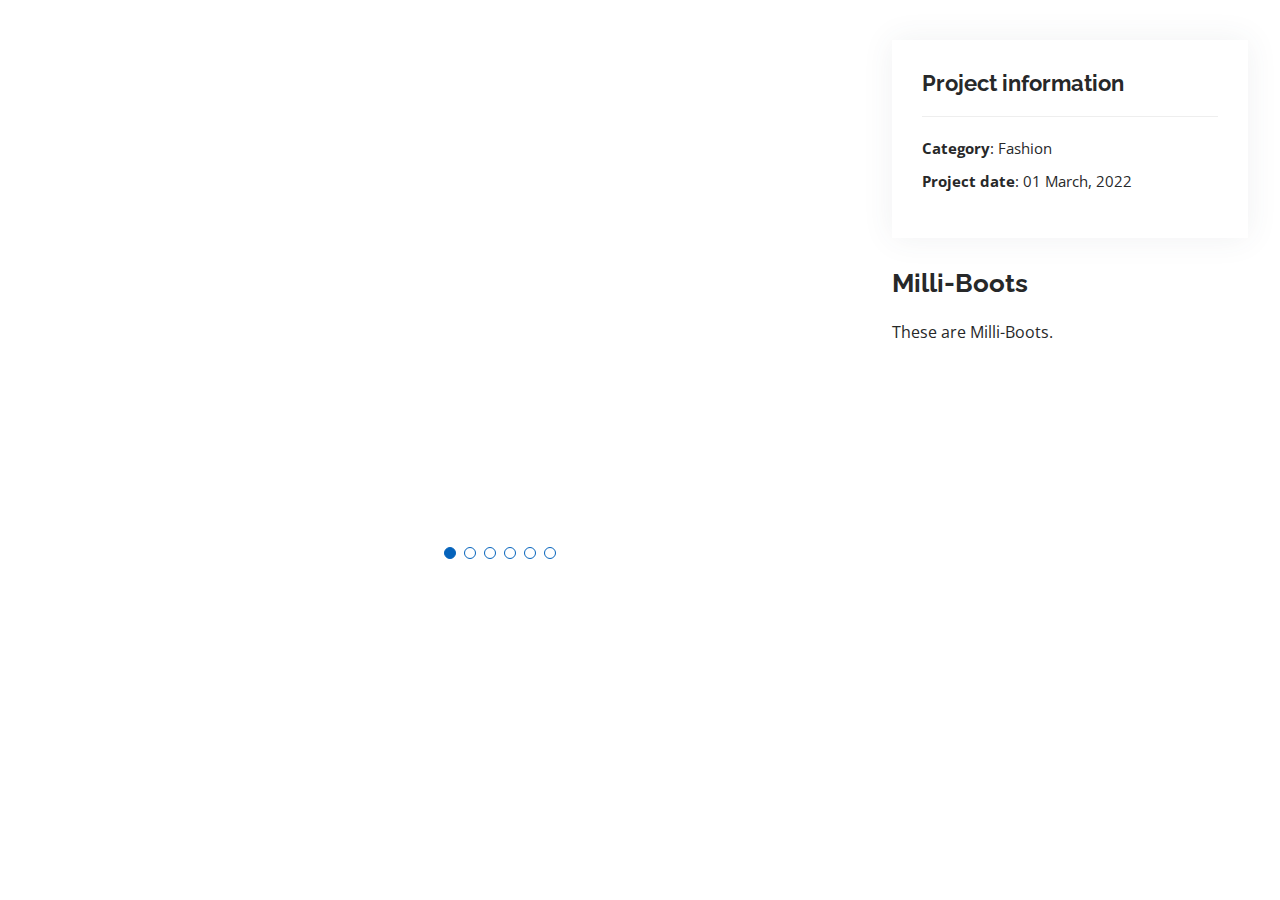
==== milli-portfolio.html @ c950cb9e "Update milli-portfolio.html" ====
<!DOCTYPE html>
<html lang="en">

<head>
  <meta charset="utf-8">
  <meta content="width=device-width, initial-scale=1.0" name="viewport">

  <title>Portfolio Details - Personal Bootstrap Template</title>
  <meta content="" name="description">
  <meta content="" name="keywords">

  <!-- Favicons -->
  <link href="assets/img/favicon.png" rel="icon">
  <link href="assets/img/apple-touch-icon.png" rel="apple-touch-icon">

  <!-- Google Fonts -->
  <link href="https://fonts.googleapis.com/css?family=Open+Sans:300,300i,400,400i,600,600i,700,700i|Raleway:300,300i,400,400i,500,500i,600,600i,700,700i|Poppins:300,300i,400,400i,500,500i,600,600i,700,700i" rel="stylesheet">

  <!-- Vendor CSS Files -->
  <link href="assets/vendor/aos/aos.css" rel="stylesheet">
  <link href="assets/vendor/bootstrap/css/bootstrap.min.css" rel="stylesheet">
  <link href="assets/vendor/bootstrap-icons/bootstrap-icons.css" rel="stylesheet">
  <link href="assets/vendor/boxicons/css/boxicons.min.css" rel="stylesheet">
  <link href="assets/vendor/glightbox/css/glightbox.min.css" rel="stylesheet">
  <link href="assets/vendor/swiper/swiper-bundle.min.css" rel="stylesheet">

  <!-- Template Main CSS File -->
  <link href="assets/css/style.css" rel="stylesheet">

  <!-- =======================================================
  * Template Name: MyResume - v4.7.0
  * Template URL: https://bootstrapmade.com/free-html-bootstrap-template-my-resume/
  * Author: BootstrapMade.com
  * License: https://bootstrapmade.com/license/
  ======================================================== -->
</head>

<body>

  <main id="main">

    <!-- ======= Portfolio Details Section ======= -->
    <section id="portfolio-details" class="portfolio-details">
      <div class="container">

        <div class="row gy-4">

          <div class="col-lg-8">
            <div class="portfolio-details-slider swiper">
              <div class="swiper-wrapper align-items-center">

                <div class="swiper-slide">
                  <img src="stellar_boots_kh.png" alt="">
                </div>

                <div class="swiper-slide">
                  <img src="icu_boots.png" alt="">
                </div>
                
                <div class="swiper-slide">
                  <img src="yella_7_milli.png" alt="">
                </div>
                
                <div class="swiper-slide">
                  <img src="fishy_boots.jpg" alt="">
                </div>
                
                <div class="swiper-slide">
                  <img src="colorful_millitary_booty.jpg" alt="">
                </div>
                
                <div class="swiper-slide">
                  <img src="green_orange-boots.jpg" alt="">
                </div>


             
          
        

              </div>
              <div class="swiper-pagination"></div>
            </div>
          </div>

          <div class="col-lg-4">
            <div class="portfolio-info">
              <h3>Project information</h3>
              <ul>
                <li><strong>Category</strong>: Fashion</li>
                <li><strong>Project date</strong>: 01 March, 2022</li>
              </ul>
            </div>
            <div class="portfolio-description">
              <h2>Milli-Boots</h2>
              <p>
                These are Milli-Boots. 
              </p>
            </div>
          </div>

        </div>

      </div>
    </section><!-- End Portfolio Details Section -->

  </main><!-- End #main -->

  <div id="preloader"></div>
  <a href="#" class="back-to-top d-flex align-items-center justify-content-center"><i class="bi bi-arrow-up-short"></i></a>

  <!-- Vendor JS Files -->
  <script src="assets/vendor/purecounter/purecounter.js"></script>
  <script src="assets/vendor/aos/aos.js"></script>
  <script src="assets/vendor/bootstrap/js/bootstrap.bundle.min.js"></script>
  <script src="assets/vendor/glightbox/js/glightbox.min.js"></script>
  <script src="assets/vendor/isotope-layout/isotope.pkgd.min.js"></script>
  <script src="assets/vendor/swiper/swiper-bundle.min.js"></script>
  <script src="assets/vendor/typed.js/typed.min.js"></script>
  <script src="assets/vendor/waypoints/noframework.waypoints.js"></script>
  <script src="assets/vendor/php-email-form/validate.js"></script>

  <!-- Template Main JS File -->
  <script src="assets/js/main.js"></script>

</body>

</html>
---- assets/css/style.css ----
/**
* Template Name: MyResume - v4.7.0
* Template URL: https://bootstrapmade.com/free-html-bootstrap-template-my-resume/
* Author: BootstrapMade.com
* License: https://bootstrapmade.com/license/
*/

/*--------------------------------------------------------------
# General
--------------------------------------------------------------*/
body {
  font-family: "Open Sans", sans-serif;
  color: #272829;
}

a {
  color: #0563bb;
  text-decoration: none;
}

a:hover {
  color: #067ded;
  text-decoration: none;
}

h1, h2, h3, h4, h5, h6 {
  font-family: "Raleway", sans-serif;
}

/*--------------------------------------------------------------
# Back to top button
--------------------------------------------------------------*/
.back-to-top {
  position: fixed;
  visibility: hidden;
  opacity: 0;
  right: 15px;
  bottom: 15px;
  z-index: 996;
  background: #0563bb;
  width: 40px;
  height: 40px;
  border-radius: 50px;
  transition: all 0.4s;
}
.back-to-top i {
  font-size: 28px;
  color: #fff;
  line-height: 0;
}
.back-to-top:hover {
  background: #0678e3;
  color: #fff;
}
.back-to-top.active {
  visibility: visible;
  opacity: 1;
}

/*--------------------------------------------------------------
# Preloader
--------------------------------------------------------------*/
#preloader {
  position: fixed;
  top: 0;
  left: 0;
  right: 0;
  bottom: 0;
  z-index: 9999;
  overflow: hidden;
  background: #fff;
}

#preloader:before {
  content: "";
  position: fixed;
  top: calc(50% - 30px);
  left: calc(50% - 30px);
  border: 6px solid #0563bb;
  border-top-color: #fff;
  border-bottom-color: #fff;
  border-radius: 50%;
  width: 60px;
  height: 60px;
  -webkit-animation: animate-preloader 1s linear infinite;
  animation: animate-preloader 1s linear infinite;
}

@-webkit-keyframes animate-preloader {
  0% {
    transform: rotate(0deg);
  }
  100% {
    transform: rotate(360deg);
  }
}

@keyframes animate-preloader {
  0% {
    transform: rotate(0deg);
  }
  100% {
    transform: rotate(360deg);
  }
}
/*--------------------------------------------------------------
# Disable aos animation delay on mobile devices
--------------------------------------------------------------*/
@media screen and (max-width: 768px) {
  [data-aos-delay] {
    transition-delay: 0 !important;
  }
}
/*--------------------------------------------------------------
# Header
--------------------------------------------------------------*/
#header {
  position: fixed;
  top: 0;
  left: 0;
  bottom: 0;
  z-index: 9997;
  transition: all 0.5s;
  padding: 15px;
  overflow-y: auto;
}
@media (max-width: 992px) {
  #header {
    width: 300px;
    background: #fff;
    border-right: 1px solid #e6e9ec;
    left: -300px;
  }
}

@media (min-width: 992px) {
  #main {
    margin-left: 100px;
  }
}
/*--------------------------------------------------------------
# Navigation Menu
--------------------------------------------------------------*/
/**
* Desktop Navigation 
*/
.nav-menu {
  padding: 0;
  display: block;
}
.nav-menu * {
  margin: 0;
  padding: 0;
  list-style: none;
}
.nav-menu > ul > li {
  position: relative;
  white-space: nowrap;
}
.nav-menu a, .nav-menu a:focus {
  display: flex;
  align-items: center;
  color: #45505b;
  padding: 10px 18px;
  margin-bottom: 8px;
  transition: 0.3s;
  font-size: 15px;
  border-radius: 50px;
  background: #f2f3f5;
  height: 56px;
  width: 100%;
  overflow: hidden;
  transition: 0.3s;
}
.nav-menu a i, .nav-menu a:focus i {
  font-size: 20px;
}
.nav-menu a span, .nav-menu a:focus span {
  padding: 0 5px 0 7px;
  color: #45505b;
}
@media (min-width: 992px) {
  .nav-menu a, .nav-menu a:focus {
    width: 56px;
  }
  .nav-menu a span, .nav-menu a:focus span {
    display: none;
    color: #fff;
  }
}
.nav-menu a:hover, .nav-menu .active, .nav-menu .active:focus, .nav-menu li:hover > a {
  color: #fff;
  background: #0563bb;
}
.nav-menu a:hover span, .nav-menu .active span, .nav-menu .active:focus span, .nav-menu li:hover > a span {
  color: #fff;
}
.nav-menu a:hover, .nav-menu li:hover > a {
  width: 100%;
  color: #fff;
}
.nav-menu a:hover span, .nav-menu li:hover > a span {
  display: block;
}

/**
* Mobile Navigation 
*/
.mobile-nav-toggle {
  position: fixed;
  right: 10px;
  top: 10px;
  z-index: 9998;
  border: 0;
  background: none;
  font-size: 28px;
  transition: all 0.4s;
  outline: none !important;
  line-height: 0;
  cursor: pointer;
  border-radius: 50px;
  padding: 5px;
}
.mobile-nav-toggle i {
  color: #45505b;
}

.mobile-nav-active {
  overflow: hidden;
}
.mobile-nav-active #header {
  left: 0;
}
.mobile-nav-active .mobile-nav-toggle {
  color: #fff;
  background-color: #0563bb;
}

/*--------------------------------------------------------------
# Hero Section
--------------------------------------------------------------*/
#hero {
  width: 100%;
  height: 100vh;
  background: url("../img/hero-bg.jpg") top right no-repeat;
  background-size: cover;
  position: relative;
}
@media (min-width: 992px) {
  #hero {
    padding-left: 160px;
  }
}
#hero:before {
  content: "";
  background: rgba(255, 255, 255, 0.8);
  position: absolute;
  bottom: 0;
  top: 0;
  left: 0;
  right: 0;
}
#hero h1 {
  margin: 0;
  font-size: 64px;
  font-weight: 700;
  line-height: 56px;
  color: #45505b;
}
#hero p {
  color: #45505b;
  margin: 15px 0 0 0;
  font-size: 26px;
  font-family: "Poppins", sans-serif;
}
#hero p span {
  color: #0563bb;
  letter-spacing: 1px;
}
#hero .social-links {
  margin-top: 30px;
}
#hero .social-links a {
  font-size: 24px;
  display: inline-block;
  color: #45505b;
  line-height: 1;
  margin-right: 20px;
  transition: 0.3s;
}
#hero .social-links a:hover {
  color: #0563bb;
}
@media (max-width: 992px) {
  #hero {
    text-align: center;
  }
  #hero h1 {
    font-size: 32px;
    line-height: 36px;
  }
  #hero p {
    margin-top: 10px;
    font-size: 20px;
    line-height: 24px;
  }
}

/*--------------------------------------------------------------
# Sections General
--------------------------------------------------------------*/
section {
  padding: 60px 0;
  overflow: hidden;
}

.section-title {
  text-align: center;
  padding-bottom: 30px;
}
.section-title h2 {
  font-size: 32px;
  font-weight: bold;
  text-transform: uppercase;
  margin-bottom: 20px;
  padding-bottom: 20px;
  position: relative;
  color: #45505b;
}
.section-title h2::before {
  content: "";
  position: absolute;
  display: block;
  width: 120px;
  height: 1px;
  background: #ddd;
  bottom: 1px;
  left: calc(50% - 60px);
}
.section-title h2::after {
  content: "";
  position: absolute;
  display: block;
  width: 40px;
  height: 3px;
  background: #0563bb;
  bottom: 0;
  left: calc(50% - 20px);
}
.section-title p {
  margin-bottom: 0;
}

/*--------------------------------------------------------------
# About
--------------------------------------------------------------*/
.about .content h3 {
  font-weight: 700;
  font-size: 26px;
  color: #728394;
}
.about .content ul {
  list-style: none;
  padding: 0;
}
.about .content ul li {
  margin-bottom: 20px;
  display: flex;
  align-items: center;
}
.about .content ul strong {
  margin-right: 10px;
}
.about .content ul i {
  font-size: 16px;
  margin-right: 5px;
  color: #0563bb;
  line-height: 0;
}
.about .content p:last-child {
  margin-bottom: 0;
}

/*--------------------------------------------------------------
# Facts
--------------------------------------------------------------*/
.facts .count-box {
  padding: 30px 30px 25px 30px;
  margin-top: 30px;
  width: 100%;
  position: relative;
  text-align: center;
  background: #fff;
}
.facts .count-box i {
  position: absolute;
  top: -25px;
  left: 50%;
  transform: translateX(-50%);
  font-size: 24px;
  background: #0563bb;
  color: #fff;
  border-radius: 50px;
  display: inline-flex;
  align-items: center;
  justify-content: center;
  width: 48px;
  height: 48px;
}
.facts .count-box span {
  font-size: 36px;
  display: block;
  font-weight: 600;
  color: #011426;
}
.facts .count-box p {
  padding: 0;
  margin: 0;
  font-family: "Raleway", sans-serif;
  font-size: 14px;
}

/*--------------------------------------------------------------
# Akills
--------------------------------------------------------------*/
.skills .progress {
  height: 60px;
  display: block;
  background: none;
  border-radius: 0;
}
.skills .progress .skill {
  padding: 10px 0;
  margin: 0;
  text-transform: uppercase;
  display: block;
  font-weight: 600;
  font-family: "Poppins", sans-serif;
  color: #45505b;
}
.skills .progress .skill .val {
  float: right;
  font-style: normal;
}
.skills .progress-bar-wrap {
  background: #f2f3f5;
}
.skills .progress-bar {
  width: 1px;
  height: 10px;
  transition: 0.9s;
  background-color: #0563bb;
}

/*--------------------------------------------------------------
# Resume
--------------------------------------------------------------*/
.resume .resume-title {
  font-size: 26px;
  font-weight: 700;
  margin-top: 20px;
  margin-bottom: 20px;
  color: #45505b;
}
.resume .resume-item {
  padding: 0 0 20px 20px;
  margin-top: -2px;
  border-left: 2px solid #0563bb;
  position: relative;
}
.resume .resume-item h4 {
  line-height: 18px;
  font-size: 18px;
  font-weight: 600;
  text-transform: uppercase;
  font-family: "Poppins", sans-serif;
  color: #0563bb;
  margin-bottom: 10px;
}
.resume .resume-item h5 {
  font-size: 16px;
  background: #f7f8f9;
  padding: 5px 15px;
  display: inline-block;
  font-weight: 600;
  margin-bottom: 10px;
}
.resume .resume-item ul {
  padding-left: 20px;
}
.resume .resume-item ul li {
  padding-bottom: 10px;
}
.resume .resume-item:last-child {
  padding-bottom: 0;
}
.resume .resume-item::before {
  content: "";
  position: absolute;
  width: 16px;
  height: 16px;
  border-radius: 50px;
  left: -9px;
  top: 0;
  background: #fff;
  border: 2px solid #0563bb;
}

/*--------------------------------------------------------------
# Portfolio
--------------------------------------------------------------*/
.portfolio .portfolio-item {
  margin-bottom: 30px;
}
.portfolio #portfolio-flters {
  padding: 0;
  margin: 0 auto 25px auto;
  list-style: none;
  text-align: center;
  background: #fff;
  border-radius: 50px;
  padding: 2px 15px;
}
.portfolio #portfolio-flters li {
  cursor: pointer;
  display: inline-block;
  padding: 10px 15px;
  font-size: 14px;
  font-weight: 600;
  line-height: 1;
  text-transform: uppercase;
  color: #272829;
  margin-bottom: 5px;
  transition: all 0.3s ease-in-out;
}
.portfolio #portfolio-flters li:hover, .portfolio #portfolio-flters li.filter-active {
  color: #0563bb;
}
.portfolio #portfolio-flters li:last-child {
  margin-right: 0;
}
.portfolio .portfolio-wrap {
  transition: 0.3s;
  position: relative;
  overflow: hidden;
  z-index: 1;
  background: rgba(69, 80, 91, 0.8);
}
.portfolio .portfolio-wrap::before {
  content: "";
  background: rgba(255, 255, 255, 0.7);
  position: absolute;
  left: 30px;
  right: 30px;
  top: 30px;
  bottom: 30px;
  transition: all ease-in-out 0.3s;
  z-index: 2;
  opacity: 0;
}
.portfolio .portfolio-wrap .portfolio-info {
  opacity: 0;
  position: absolute;
  top: 0;
  left: 0;
  right: 0;
  bottom: 0;
  text-align: center;
  z-index: 3;
  transition: all ease-in-out 0.3s;
  display: flex;
  flex-direction: column;
  justify-content: center;
  align-items: center;
}
.portfolio .portfolio-wrap .portfolio-info::before {
  display: block;
  content: "";
  width: 48px;
  height: 48px;
  position: absolute;
  top: 35px;
  left: 35px;
  border-top: 3px solid #d7dce1;
  border-left: 3px solid #d7dce1;
  transition: all 0.5s ease 0s;
  z-index: 9994;
}
.portfolio .portfolio-wrap .portfolio-info::after {
  display: block;
  content: "";
  width: 48px;
  height: 48px;
  position: absolute;
  bottom: 35px;
  right: 35px;
  border-bottom: 3px solid #d7dce1;
  border-right: 3px solid #d7dce1;
  transition: all 0.5s ease 0s;
  z-index: 9994;
}
.portfolio .portfolio-wrap .portfolio-info h4 {
  font-size: 20px;
  color: #45505b;
  font-weight: 600;
}
.portfolio .portfolio-wrap .portfolio-info p {
  color: #45505b;
  font-size: 14px;
  text-transform: uppercase;
  padding: 0;
  margin: 0;
}
.portfolio .portfolio-wrap .portfolio-links {
  text-align: center;
  z-index: 4;
}
.portfolio .portfolio-wrap .portfolio-links a {
  color: #45505b;
  margin: 0 2px;
  font-size: 28px;
  display: inline-block;
  transition: 0.3s;
}
.portfolio .portfolio-wrap .portfolio-links a:hover {
  color: #148af9;
}
.portfolio .portfolio-wrap:hover::before {
  top: 0;
  left: 0;
  right: 0;
  bottom: 0;
  opacity: 1;
}
.portfolio .portfolio-wrap:hover .portfolio-info {
  opacity: 1;
}
.portfolio .portfolio-wrap:hover .portfolio-info::before {
  top: 15px;
  left: 15px;
}
.portfolio .portfolio-wrap:hover .portfolio-info::after {
  bottom: 15px;
  right: 15px;
}

/*--------------------------------------------------------------
# Portfolio Details
--------------------------------------------------------------*/
.portfolio-details {
  padding-top: 40px;
}
.portfolio-details .portfolio-details-slider img {
  width: 100%;
}
.portfolio-details .portfolio-details-slider .swiper-pagination {
  margin-top: 20px;
  position: relative;
}
.portfolio-details .portfolio-details-slider .swiper-pagination .swiper-pagination-bullet {
  width: 12px;
  height: 12px;
  background-color: #fff;
  opacity: 1;
  border: 1px solid #0563bb;
}
.portfolio-details .portfolio-details-slider .swiper-pagination .swiper-pagination-bullet-active {
  background-color: #0563bb;
}
.portfolio-details .portfolio-info {
  padding: 30px;
  box-shadow: 0px 0 30px rgba(69, 80, 91, 0.08);
}
.portfolio-details .portfolio-info h3 {
  font-size: 22px;
  font-weight: 700;
  margin-bottom: 20px;
  padding-bottom: 20px;
  border-bottom: 1px solid #eee;
}
.portfolio-details .portfolio-info ul {
  list-style: none;
  padding: 0;
  font-size: 15px;
}
.portfolio-details .portfolio-info ul li + li {
  margin-top: 10px;
}
.portfolio-details .portfolio-description {
  padding-top: 30px;
}
.portfolio-details .portfolio-description h2 {
  font-size: 26px;
  font-weight: 700;
  margin-bottom: 20px;
}
.portfolio-details .portfolio-description p {
  padding: 0;
}

/*--------------------------------------------------------------
# Services
--------------------------------------------------------------*/
.services .icon-box {
  text-align: center;
  padding: 70px 20px 80px 20px;
  transition: all ease-in-out 0.3s;
  background: #fff;
  box-shadow: 0px 5px 90px 0px rgba(110, 123, 131, 0.05);
}
.services .icon-box .icon {
  margin: 0 auto;
  width: 100px;
  height: 100px;
  display: flex;
  align-items: center;
  justify-content: center;
  transition: ease-in-out 0.3s;
  position: relative;
}
.services .icon-box .icon i {
  font-size: 36px;
  transition: 0.5s;
  position: relative;
}
.services .icon-box .icon svg {
  position: absolute;
  top: 0;
  left: 0;
}
.services .icon-box .icon svg path {
  transition: 0.5s;
  fill: #f5f5f5;
}
.services .icon-box h4 {
  font-weight: 600;
  margin: 10px 0 15px 0;
  font-size: 22px;
}
.services .icon-box h4 a {
  color: #45505b;
  transition: ease-in-out 0.3s;
}
.services .icon-box p {
  line-height: 24px;
  font-size: 14px;
  margin-bottom: 0;
}
.services .icon-box:hover {
  border-color: #fff;
  box-shadow: 0px 0 35px 0 rgba(0, 0, 0, 0.08);
}
.services .iconbox-blue i {
  color: #47aeff;
}
.services .iconbox-blue:hover .icon i {
  color: #fff;
}
.services .iconbox-blue:hover .icon path {
  fill: #47aeff;
}
.services .iconbox-orange i {
  color: #ffa76e;
}
.services .iconbox-orange:hover .icon i {
  color: #fff;
}
.services .iconbox-orange:hover .icon path {
  fill: #ffa76e;
}
.services .iconbox-pink i {
  color: #e80368;
}
.services .iconbox-pink:hover .icon i {
  color: #fff;
}
.services .iconbox-pink:hover .icon path {
  fill: #e80368;
}
.services .iconbox-yellow i {
  color: #ffbb2c;
}
.services .iconbox-yellow:hover .icon i {
  color: #fff;
}
.services .iconbox-yellow:hover .icon path {
  fill: #ffbb2c;
}
.services .iconbox-red i {
  color: #ff5828;
}
.services .iconbox-red:hover .icon i {
  color: #fff;
}
.services .iconbox-red:hover .icon path {
  fill: #ff5828;
}
.services .iconbox-teal i {
  color: #11dbcf;
}
.services .iconbox-teal:hover .icon i {
  color: #fff;
}
.services .iconbox-teal:hover .icon path {
  fill: #11dbcf;
}

/*--------------------------------------------------------------
# Testimonials
--------------------------------------------------------------*/
.testimonials .section-header {
  margin-bottom: 40px;
}
.testimonials .testimonials-carousel, .testimonials .testimonials-slider {
  overflow: hidden;
}
.testimonials .testimonial-item {
  text-align: center;
}
.testimonials .testimonial-item .testimonial-img {
  width: 120px;
  border-radius: 50%;
  border: 4px solid #fff;
  margin: 0 auto;
}
.testimonials .testimonial-item h3 {
  font-size: 20px;
  font-weight: bold;
  margin: 10px 0 5px 0;
  color: #111;
}
.testimonials .testimonial-item h4 {
  font-size: 14px;
  color: #999;
  margin: 0 0 15px 0;
}
.testimonials .testimonial-item .quote-icon-left, .testimonials .testimonial-item .quote-icon-right {
  color: #90c8fc;
  font-size: 26px;
}
.testimonials .testimonial-item .quote-icon-left {
  display: inline-block;
  left: -5px;
  position: relative;
}
.testimonials .testimonial-item .quote-icon-right {
  display: inline-block;
  right: -5px;
  position: relative;
  top: 10px;
}
.testimonials .testimonial-item p {
  font-style: italic;
  margin: 0 auto 15px auto;
}
.testimonials .swiper-pagination {
  margin-top: 20px;
  position: relative;
}
.testimonials .swiper-pagination .swiper-pagination-bullet {
  width: 12px;
  height: 12px;
  background-color: #fff;
  opacity: 1;
  border: 1px solid #0563bb;
}
.testimonials .swiper-pagination .swiper-pagination-bullet-active {
  background-color: #0563bb;
}
@media (min-width: 992px) {
  .testimonials .testimonial-item p {
    width: 80%;
  }
}

/*--------------------------------------------------------------
# Contact
--------------------------------------------------------------*/
.contact .info {
  width: 100%;
  background: #fff;
}
.contact .info i {
  font-size: 20px;
  color: #0563bb;
  float: left;
  width: 44px;
  height: 44px;
  background: #eef7ff;
  display: flex;
  justify-content: center;
  align-items: center;
  border-radius: 50px;
  transition: all 0.3s ease-in-out;
}
.contact .info h4 {
  padding: 0 0 0 60px;
  font-size: 22px;
  font-weight: 600;
  margin-bottom: 5px;
  color: #45505b;
}
.contact .info p {
  padding: 0 0 0 60px;
  margin-bottom: 0;
  font-size: 14px;
  color: #728394;
}
.contact .info .email, .contact .info .phone {
  margin-top: 40px;
}
.contact .info .email:hover i, .contact .info .address:hover i, .contact .info .phone:hover i {
  background: #0563bb;
  color: #fff;
}
.contact .php-email-form {
  width: 100%;
  background: #fff;
}
.contact .php-email-form .form-group {
  padding-bottom: 8px;
}
.contact .php-email-form .error-message {
  display: none;
  color: #fff;
  background: #ed3c0d;
  text-align: left;
  padding: 15px;
  font-weight: 600;
}
.contact .php-email-form .error-message br + br {
  margin-top: 25px;
}
.contact .php-email-form .sent-message {
  display: none;
  color: #fff;
  background: #18d26e;
  text-align: center;
  padding: 15px;
  font-weight: 600;
}
.contact .php-email-form .loading {
  display: none;
  background: #fff;
  text-align: center;
  padding: 15px;
}
.contact .php-email-form .loading:before {
  content: "";
  display: inline-block;
  border-radius: 50%;
  width: 24px;
  height: 24px;
  margin: 0 10px -6px 0;
  border: 3px solid #18d26e;
  border-top-color: #eee;
  -webkit-animation: animate-loading 1s linear infinite;
  animation: animate-loading 1s linear infinite;
}
.contact .php-email-form input, .contact .php-email-form textarea {
  border-radius: 4px;
  box-shadow: none;
  font-size: 14px;
}
.contact .php-email-form input {
  height: 44px;
}
.contact .php-email-form textarea {
  padding: 10px 12px;
}
.contact .php-email-form button[type=submit] {
  background: #0563bb;
  border: 0;
  padding: 10px 35px;
  color: #fff;
  transition: 0.4s;
  border-radius: 50px;
}
.contact .php-email-form button[type=submit]:hover {
  background: #0678e3;
}
@-webkit-keyframes animate-loading {
  0% {
    transform: rotate(0deg);
  }
  100% {
    transform: rotate(360deg);
  }
}
@keyframes animate-loading {
  0% {
    transform: rotate(0deg);
  }
  100% {
    transform: rotate(360deg);
  }
}

/*--------------------------------------------------------------
# Footer
--------------------------------------------------------------*/
#footer {
  background: #f7f8f9;
  color: #45505b;
  font-size: 14px;
  text-align: center;
  padding: 30px 0;
}
#footer h3 {
  font-size: 36px;
  font-weight: 700;
  position: relative;
  font-family: "Poppins", sans-serif;
  padding: 0;
  margin: 0 0 15px 0;
}
#footer p {
  font-size: 15;
  font-style: italic;
  padding: 0;
  margin: 0 0 40px 0;
}
#footer .social-links {
  margin: 0 0 40px 0;
}
#footer .social-links a {
  font-size: 18px;
  display: inline-block;
  background: #0563bb;
  color: #fff;
  line-height: 1;
  padding: 8px 0;
  margin-right: 4px;
  border-radius: 50%;
  text-align: center;
  width: 36px;
  height: 36px;
  transition: 0.3s;
}
#footer .social-links a:hover {
  background: #0678e3;
  color: #fff;
  text-decoration: none;
}
#footer .copyright {
  margin: 0 0 5px 0;
}
#footer .credits {
  font-size: 13px;
}
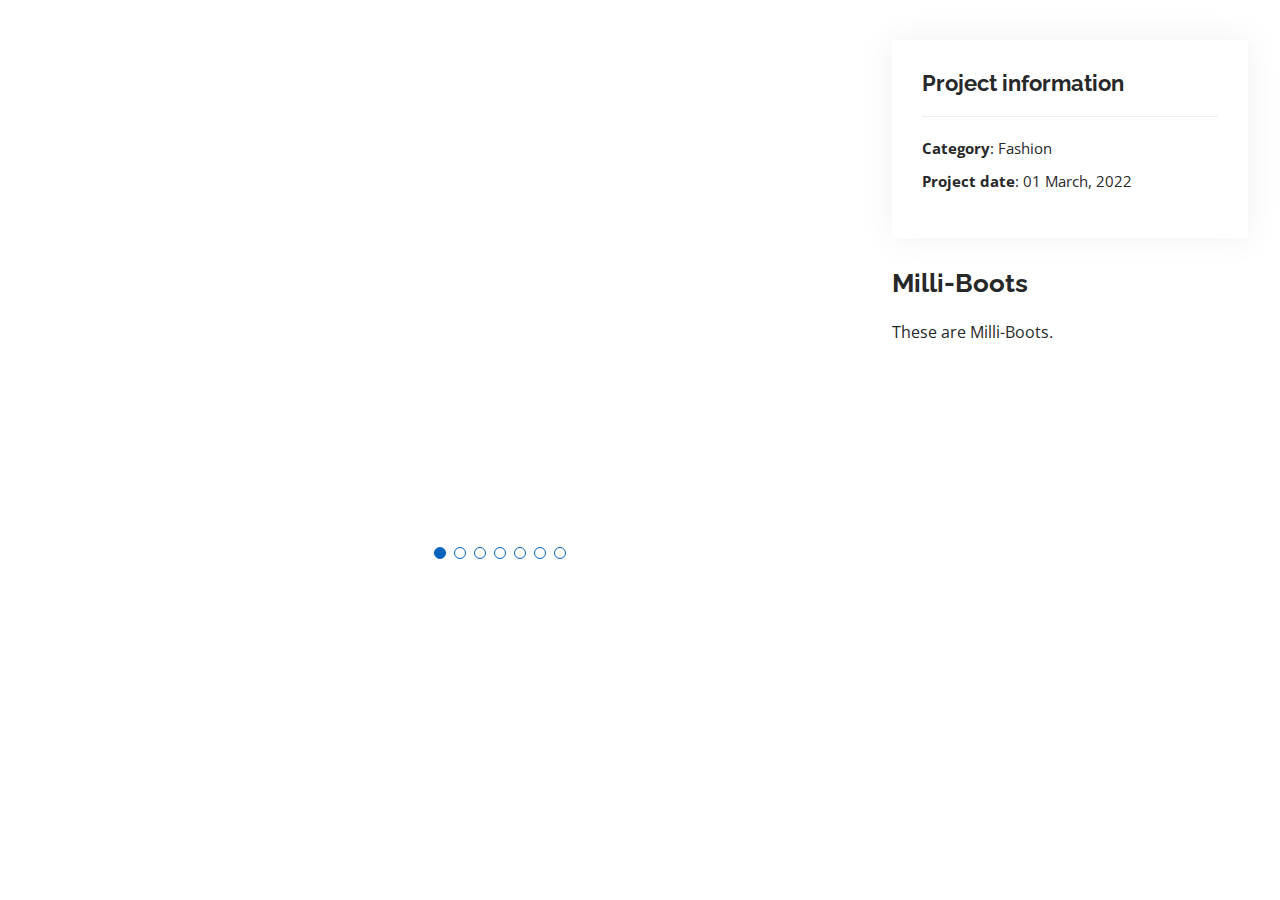
==== commit 827be2ee: "Update milli-portfolio.html" ====
--- a/milli-portfolio.html
+++ b/milli-portfolio.html
@@ -73,10 +73,13 @@
                   <img src="green_orange-boots.jpg" alt="">
                 </div>
 
+                <div class="swiper-slide">
+                  <img src="green_orange_boots4flow.jpg" alt="">
+                </div>
 
              
           
-        
+     
 
               </div>
               <div class="swiper-pagination"></div>
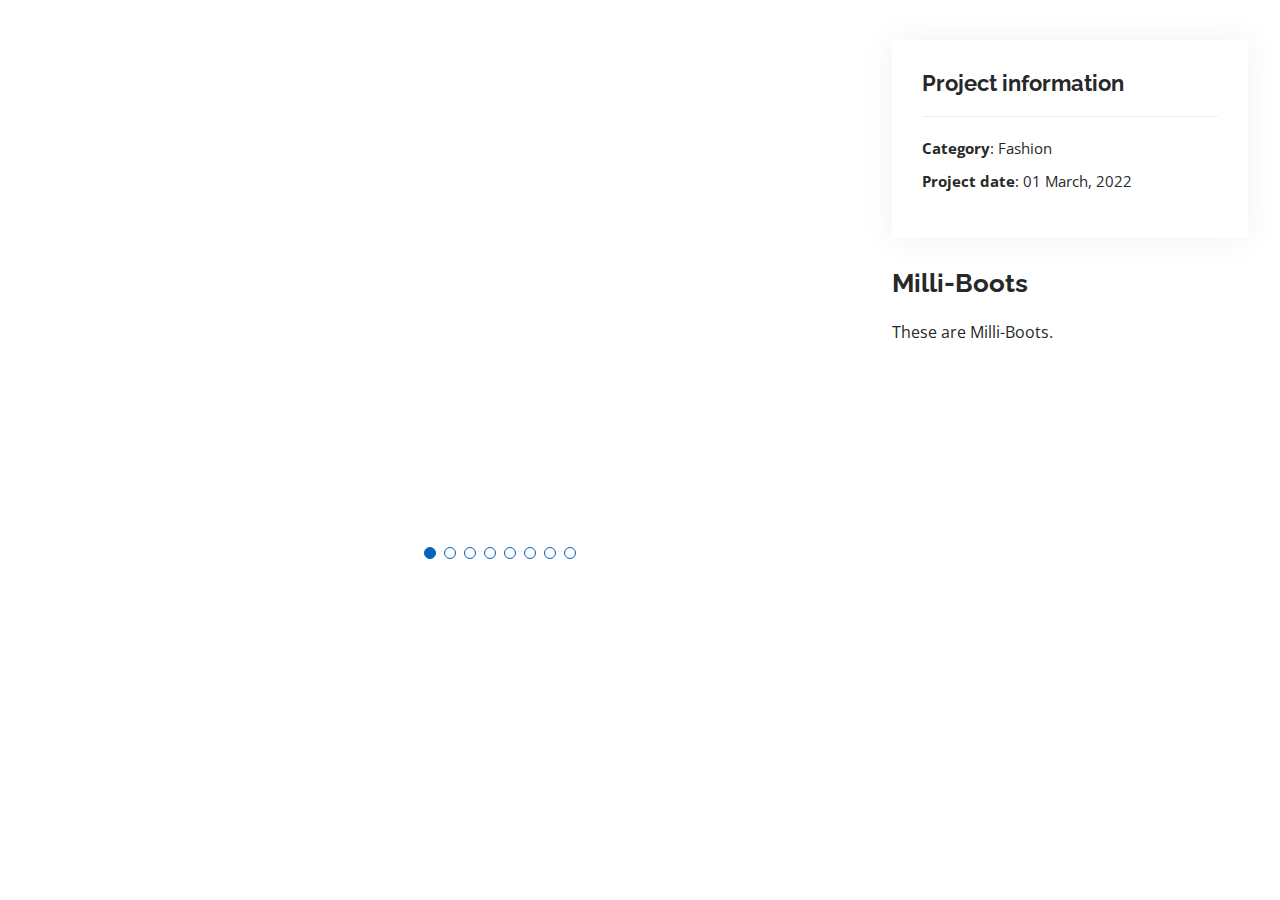
==== commit cdc76939: "Update milli-portfolio.html" ====
--- a/milli-portfolio.html
+++ b/milli-portfolio.html
@@ -76,10 +76,15 @@
                 <div class="swiper-slide">
                   <img src="green_orange_boots4flow.jpg" alt="">
                 </div>
-
-             
-          
-     
+                
+                 <div class="swiper-slide">
+                  <img src="teal_boots_sea_bg.jpg" alt="">
+                </div>
+                
+                
+                
+                
+                
 
               </div>
               <div class="swiper-pagination"></div>
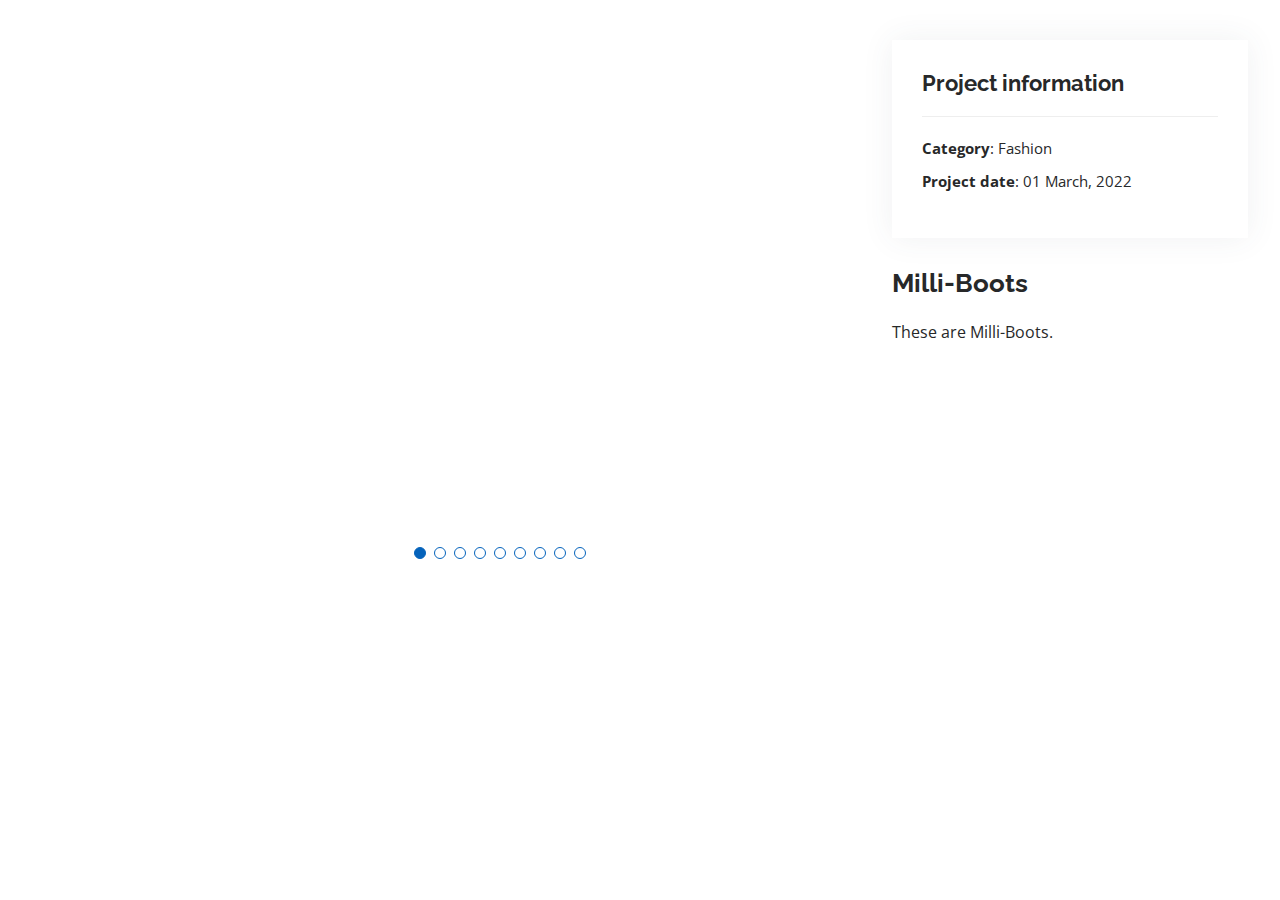
==== commit b3a46a2c: "Update milli-portfolio.html" ====
--- a/milli-portfolio.html
+++ b/milli-portfolio.html
@@ -81,7 +81,11 @@
                   <img src="teal_boots_sea_bg.jpg" alt="">
                 </div>
                 
+                <div class="swiper-slide">
+                  <img src="green_orange_boots.jpg" alt="">
+                </div>
                 
+            
                 
                 
                 
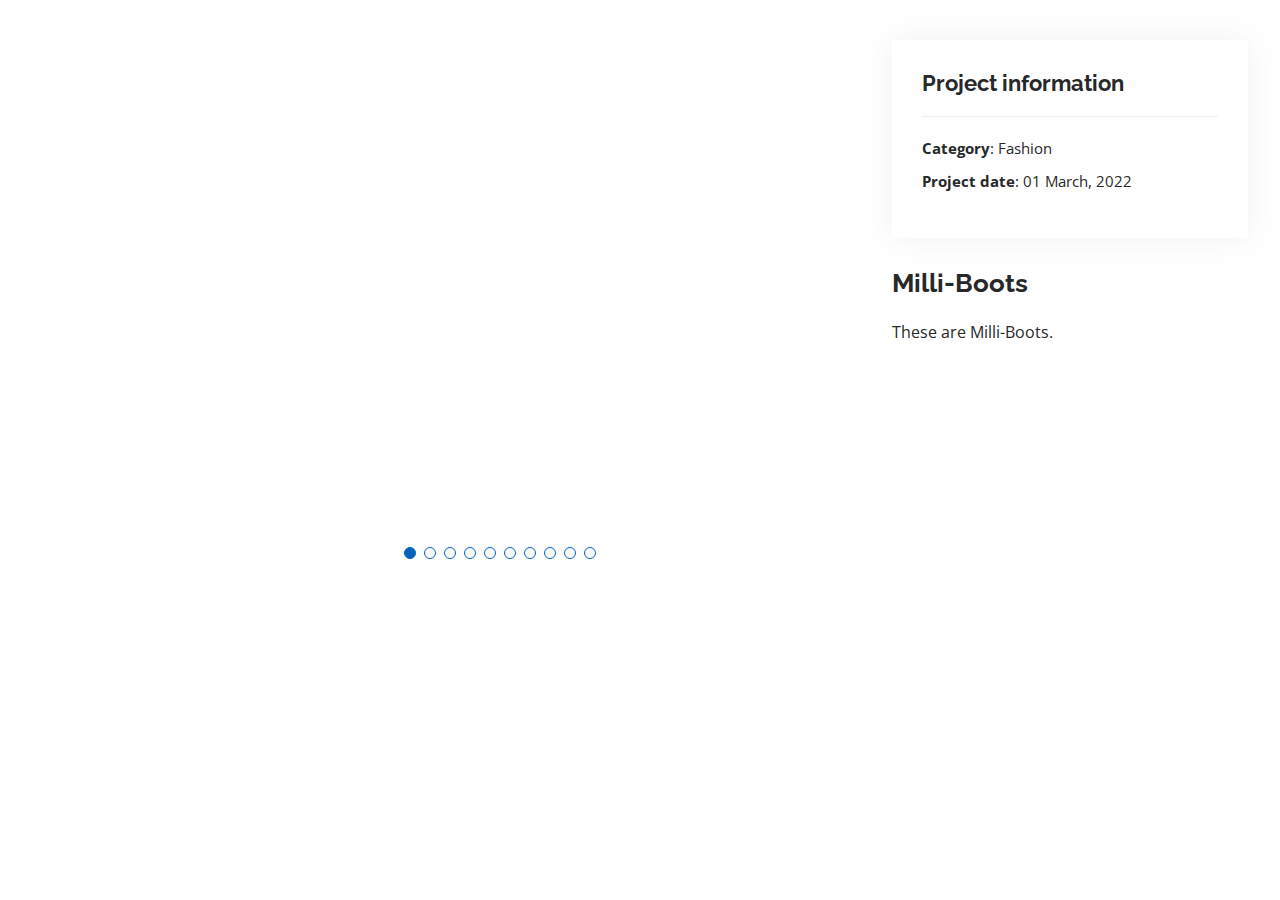
==== commit 0b4fbfe2: "Update milli-portfolio.html" ====
--- a/milli-portfolio.html
+++ b/milli-portfolio.html
@@ -85,6 +85,10 @@
                   <img src="green_orange_boots.jpg" alt="">
                 </div>
                 
+                 <div class="swiper-slide">
+                  <img src="boots_yellaaa.jpg" alt="">
+                </div>
+                
             
                 
                 
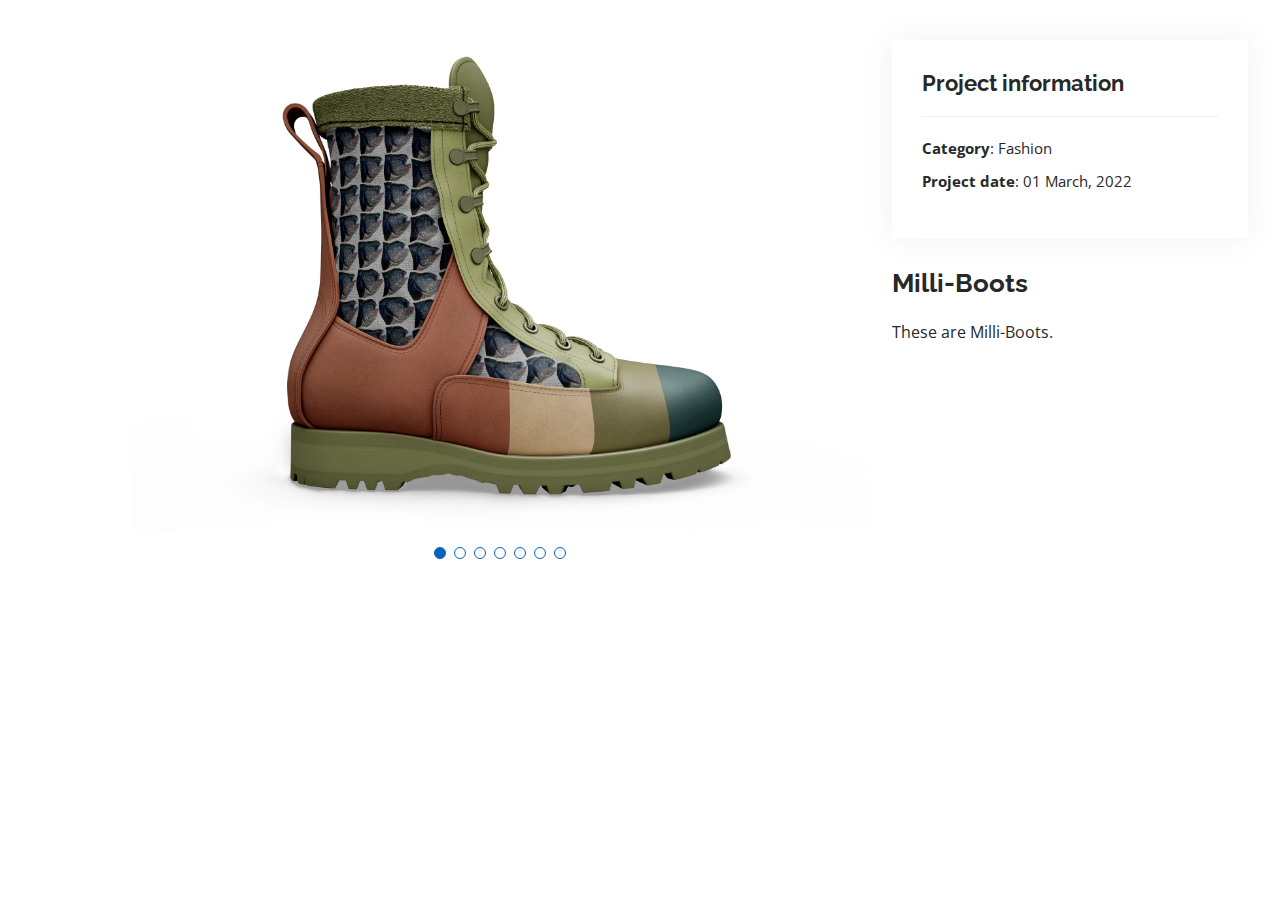
==== commit 12f93b08: "Update milli-portfolio.html" ====
--- a/milli-portfolio.html
+++ b/milli-portfolio.html
@@ -49,17 +49,7 @@
             <div class="portfolio-details-slider swiper">
               <div class="swiper-wrapper align-items-center">
 
-                <div class="swiper-slide">
-                  <img src="stellar_boots_kh.png" alt="">
-                </div>
-
-                <div class="swiper-slide">
-                  <img src="icu_boots.png" alt="">
-                </div>
                 
-                <div class="swiper-slide">
-                  <img src="yella_7_milli.png" alt="">
-                </div>
                 
                 <div class="swiper-slide">
                   <img src="fishy_boots.jpg" alt="">
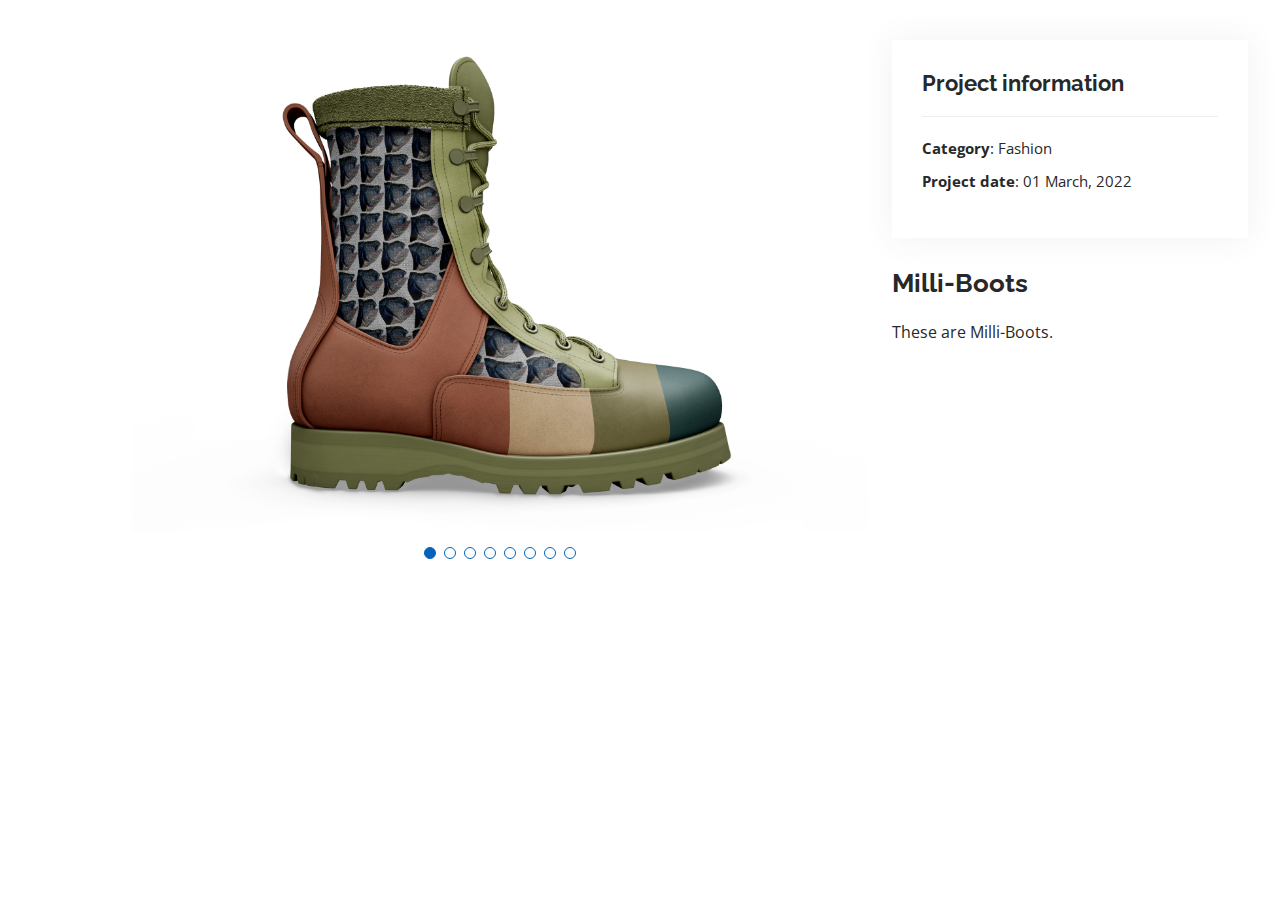
==== commit 83c75fc6: "Update milli-portfolio.html" ====
--- a/milli-portfolio.html
+++ b/milli-portfolio.html
@@ -79,6 +79,9 @@
                   <img src="boots_yellaaa.jpg" alt="">
                 </div>
                 
+                <div class="swiper-slide">
+                  <img src="rite-way_boots.jpg" alt="">
+                </div>
             
                 
                 
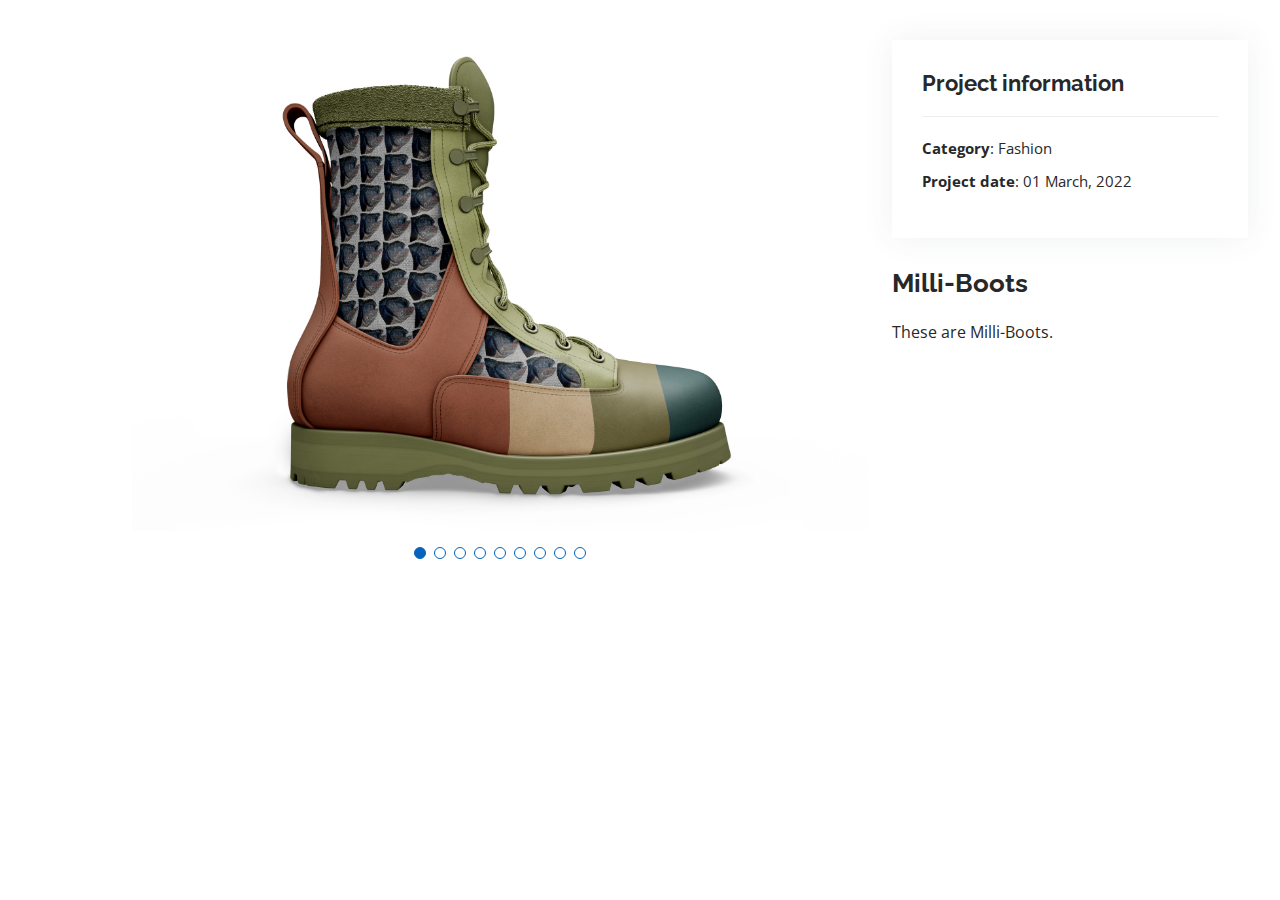
==== commit 7e308f2f: "Update milli-portfolio.html" ====
--- a/milli-portfolio.html
+++ b/milli-portfolio.html
@@ -82,8 +82,11 @@
                 <div class="swiper-slide">
                   <img src="rite-way_boots.jpg" alt="">
                 </div>
-            
-                
+          
+                <div class="swiper-slide">
+                  <img src="duck_boots.jpg" alt="">
+                </div>
+    
                 
                 
 
